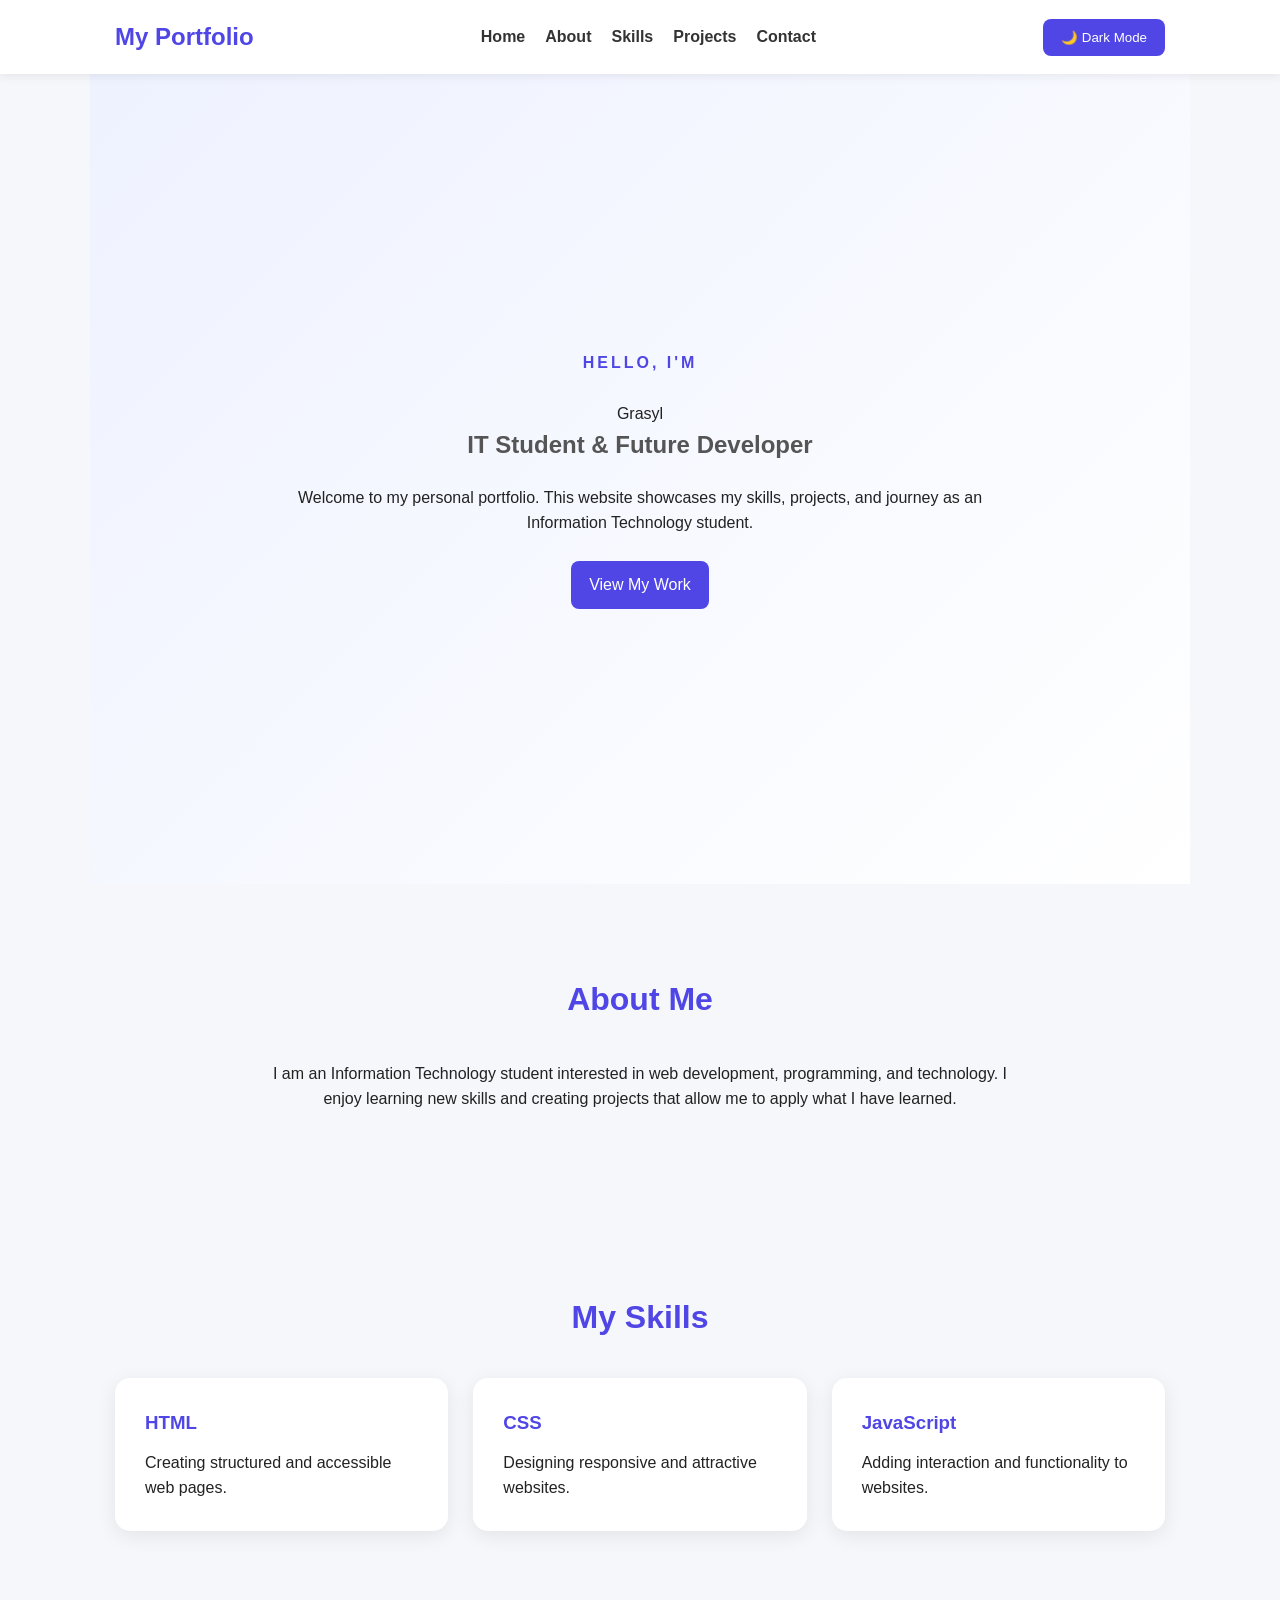
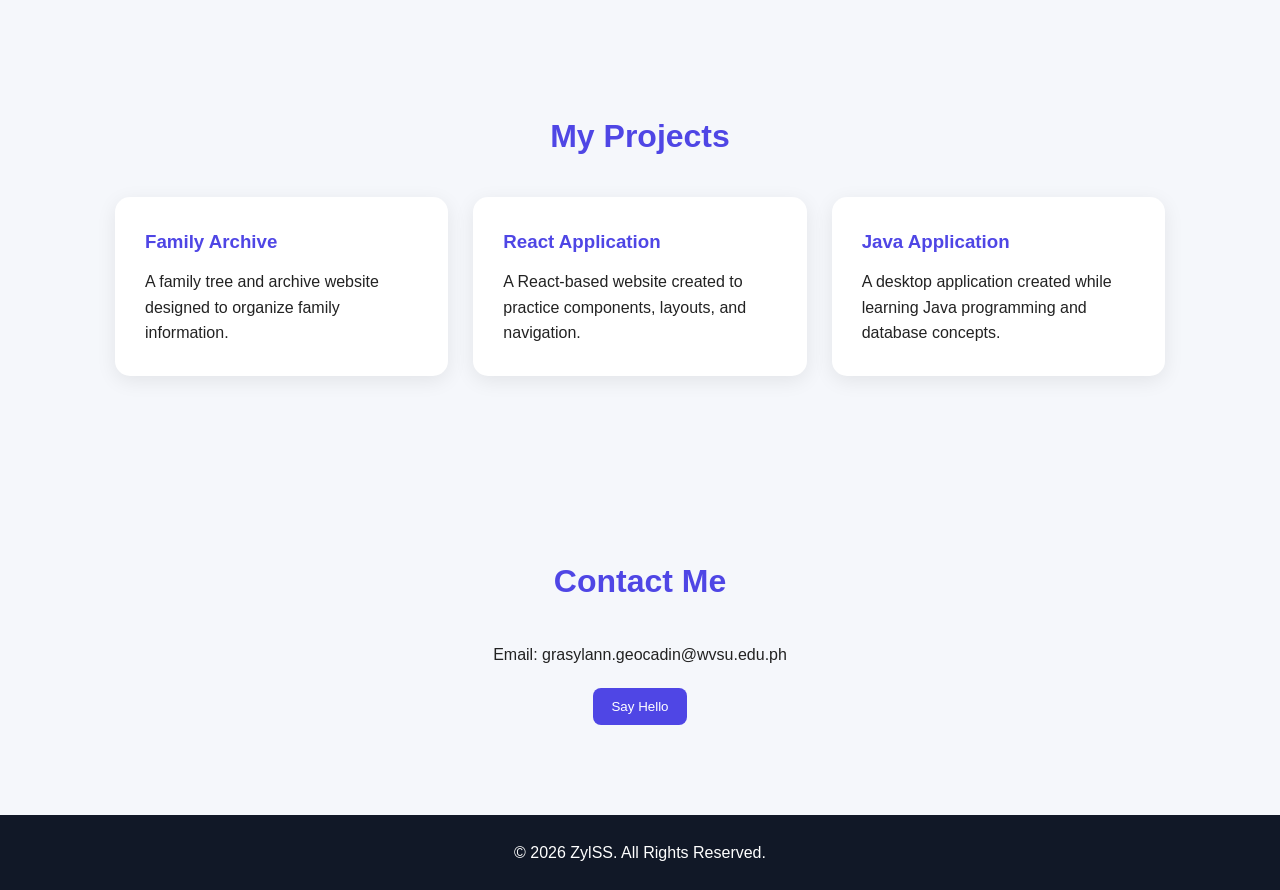
==== A/CS 2A/GEOCADIN_GRASYL_ANN/GEOCADIN-EXERCISE_1/index.html @ e9e6c8a1 "feat: add portfolio website" ====
<!DOCTYPE html>
<html lang="en">
<head>
    <meta charset="UTF-8">
    <meta name="viewport" content="width=device-width, initial-scale=1.0">
    <title>My Portfolio</title>
    <link rel="stylesheet" href="style.css">
</head>
<body>

    <header>
        <nav>
            <h2>My Portfolio</h2>

            <div class="nav-links">
                <a href="#home">Home</a>
                <a href="#about">About</a>
                <a href="#skills">Skills</a>
                <a href="#projects">Projects</a>
                <a href="#contact">Contact</a>
            </div>

            <button id="themeToggle">🌙 Dark Mode</button>
        </nav>
    </header>

    <main>

        <section id="home" class="hero">
            <div>
                <p class="intro">HELLO, I'M</p>
                <h1></h1>Grasyl</h1>
                <h2>IT Student & Future Developer</h2>
                <p>
                    Welcome to my personal portfolio. This website showcases
                    my skills, projects, and journey as an Information
                    Technology student.
                </p>

                <a href="#projects" class="button">View My Work</a>
            </div>
        </section>

        <section id="about">
            <h2>About Me</h2>
            <p>
                I am an Information Technology student interested in
                web development, programming, and technology. I enjoy
                learning new skills and creating projects that allow me
                to apply what I have learned.
            </p>
        </section>

        <section id="skills">
            <h2>My Skills</h2>

            <div class="cards">
                <div class="card">
                    <h3>HTML</h3>
                    <p>Creating structured and accessible web pages.</p>
                </div>

                <div class="card">
                    <h3>CSS</h3>
                    <p>Designing responsive and attractive websites.</p>
                </div>

                <div class="card">
                    <h3>JavaScript</h3>
                    <p>Adding interaction and functionality to websites.</p>
                </div>
            </div>
        </section>

        <section id="projects">
            <h2>My Projects</h2>

            <div class="cards">
                <div class="card">
                    <h3>Family Archive</h3>
                    <p>
                        A family tree and archive website designed to
                        organize family information.
                    </p>
                </div>

                <div class="card">
                    <h3>React Application</h3>
                    <p>
                        A React-based website created to practice
                        components, layouts, and navigation.
                    </p>
                </div>

                <div class="card">
                    <h3>Java Application</h3>
                    <p>
                        A desktop application created while learning
                        Java programming and database concepts.
                    </p>
                </div>
            </div>
        </section>

        <section id="contact">
            <h2>Contact Me</h2>
            <p>Email: grasylann.geocadin@wvsu.edu.ph</p>
            <button id="contactButton" class="button">Say Hello</button>
        </section>

    </main>

    <footer>
        <p>© <span id="year"></span> ZylSS. All Rights Reserved.</p>
    </footer>

    <script src="script.js"></script>
</body>
</html>
---- A/CS 2A/GEOCADIN_GRASYL_ANN/GEOCADIN-EXERCISE_1/style.css ----
* {
    margin: 0;
    padding: 0;
    box-sizing: border-box;
}

html {
    scroll-behavior: smooth;
}

body {
    font-family: Arial, sans-serif;
    background: #f5f7fb;
    color: #222;
    line-height: 1.6;
    transition: 0.3s;
}

header {
    position: sticky;
    top: 0;
    z-index: 100;
    background: white;
    box-shadow: 0 2px 10px rgba(0, 0, 0, 0.08);
}

nav {
    max-width: 1100px;
    margin: auto;
    padding: 18px 25px;
    display: flex;
    align-items: center;
    justify-content: space-between;
    gap: 20px;
}

nav h2 {
    color: #4f46e5;
}

.nav-links {
    display: flex;
    gap: 20px;
}

.nav-links a {
    text-decoration: none;
    color: #333;
    font-weight: bold;
}

.nav-links a:hover {
    color: #4f46e5;
}

button,
.button {
    border: none;
    background: #4f46e5;
    color: white;
    padding: 11px 18px;
    border-radius: 8px;
    cursor: pointer;
    text-decoration: none;
    display: inline-block;
}

button:hover,
.button:hover {
    opacity: 0.85;
}

.hero {
    min-height: 90vh;
    display: flex;
    align-items: center;
    justify-content: center;
    text-align: center;
    padding: 60px 25px;
    background: linear-gradient(135deg, #eef2ff, #ffffff);
}

.hero div {
    max-width: 750px;
}

.intro {
    color: #4f46e5;
    font-weight: bold;
    letter-spacing: 3px;
}

.hero h1 {
    font-size: 60px;
    margin: 10px 0;
}

.hero h2 {
    margin-bottom: 20px;
    color: #555;
}

.hero p {
    margin-bottom: 25px;
}

section {
    max-width: 1100px;
    margin: auto;
    padding: 90px 25px;
}

section > h2 {
    text-align: center;
    font-size: 32px;
    margin-bottom: 35px;
    color: #4f46e5;
}

section > p {
    max-width: 750px;
    margin: auto;
    text-align: center;
}

.cards {
    display: grid;
    grid-template-columns: repeat(3, 1fr);
    gap: 25px;
}

.card {
    background: white;
    padding: 30px;
    border-radius: 15px;
    box-shadow: 0 5px 20px rgba(0, 0, 0, 0.08);
}

.card h3 {
    margin-bottom: 12px;
    color: #4f46e5;
}

#contact {
    text-align: center;
}

#contact p {
    margin-bottom: 20px;
}

footer {
    text-align: center;
    padding: 25px;
    background: #111827;
    color: white;
}

body.dark {
    background: #111827;
    color: #f3f4f6;
}

body.dark header {
    background: #1f2937;
}

body.dark .nav-links a {
    color: #f3f4f6;
}

body.dark .hero {
    background: #1f2937;
}

body.dark .hero h2 {
    color: #d1d5db;
}

body.dark .card {
    background: #1f2937;
}

@media (max-width: 800px) {
    nav {
        flex-direction: column;
    }

    .nav-links {
        flex-wrap: wrap;
        justify-content: center;
    }

    .hero h1 {
        font-size: 42px;
    }

    .cards {
        grid-template-columns: 1fr;
    }
}
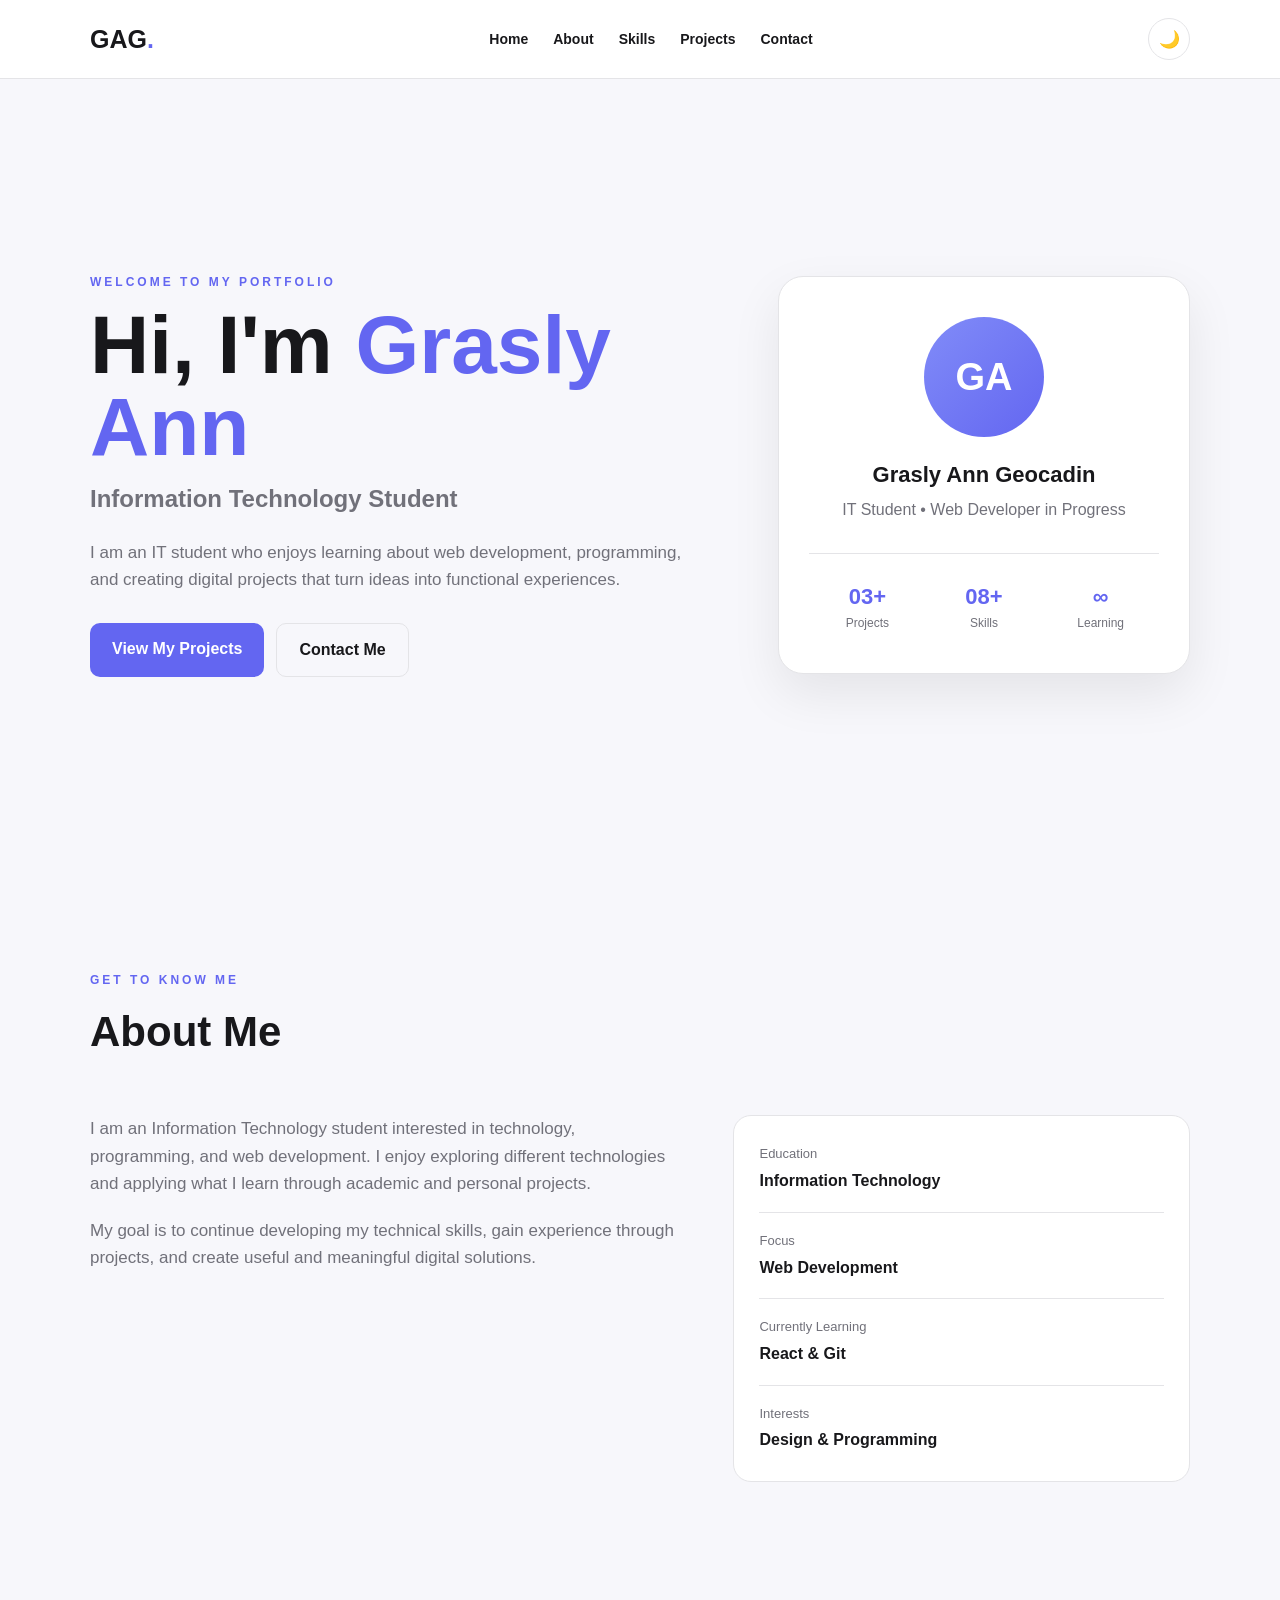
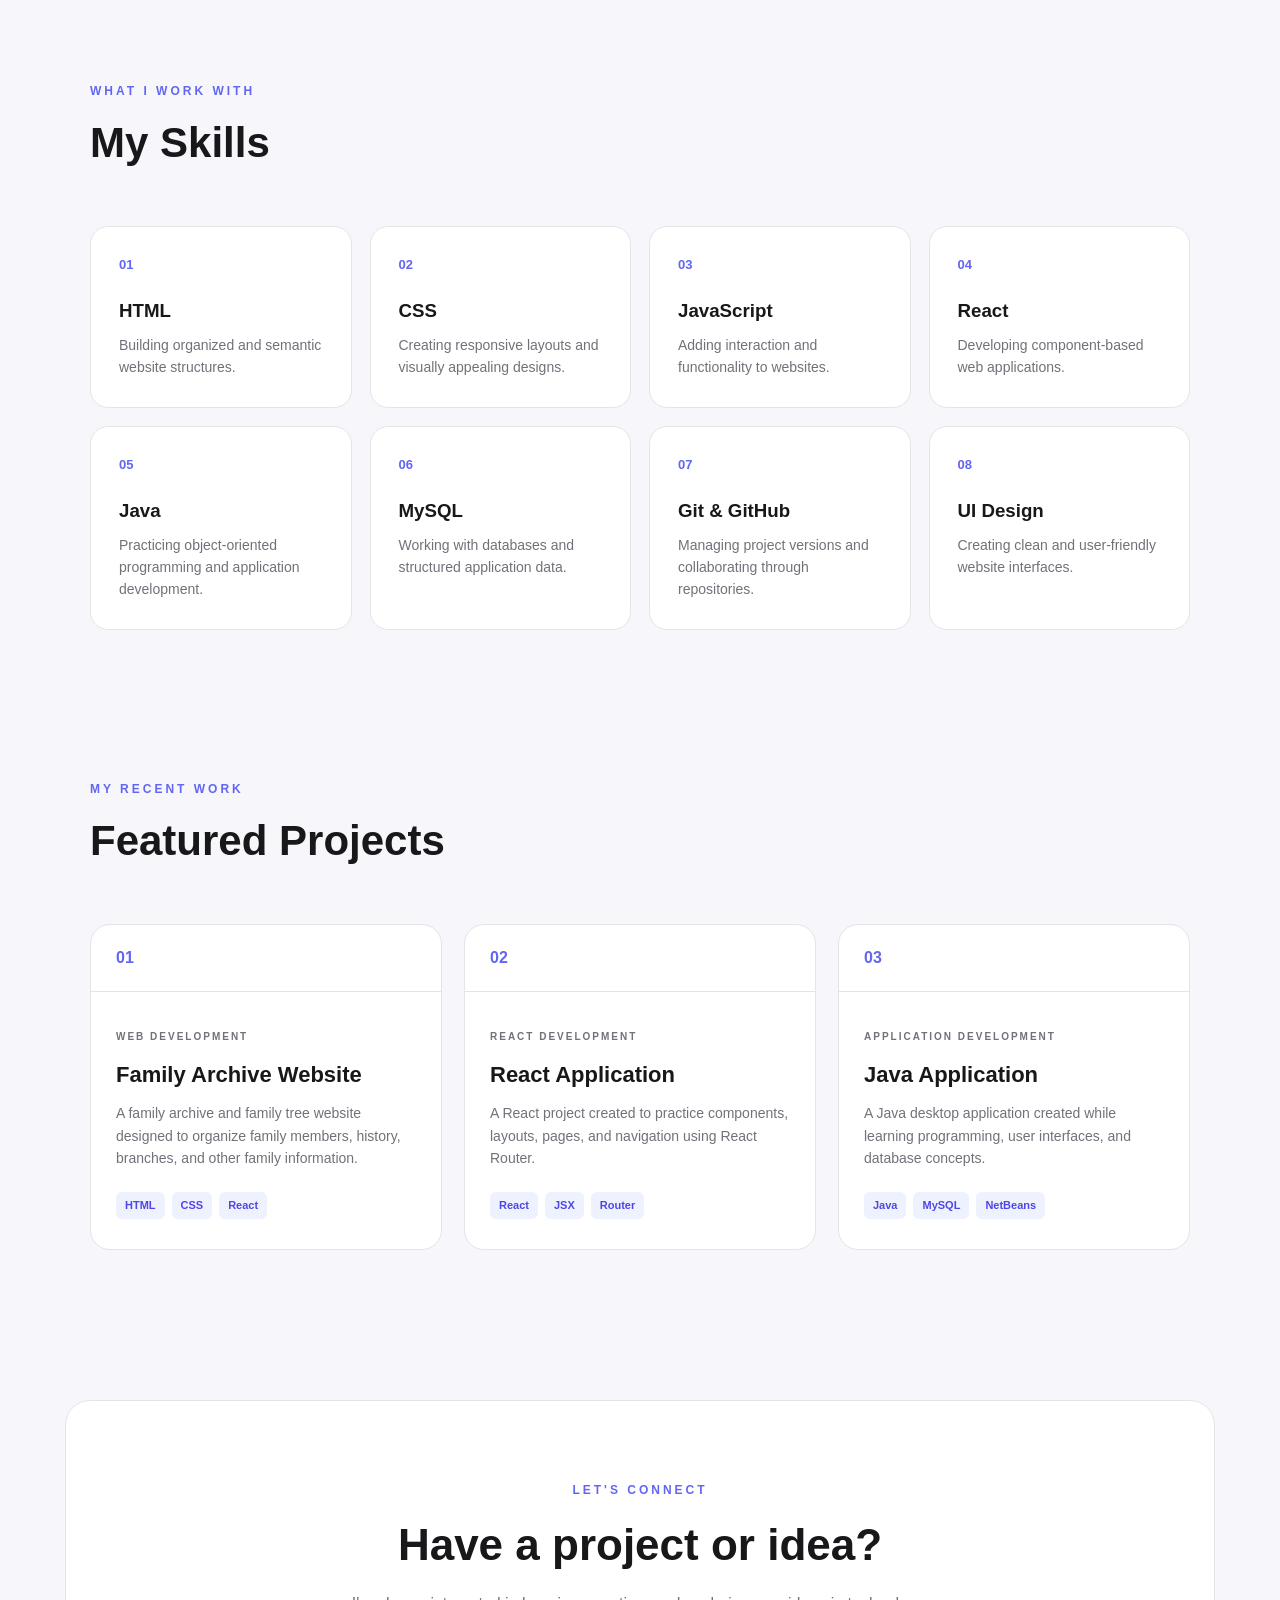
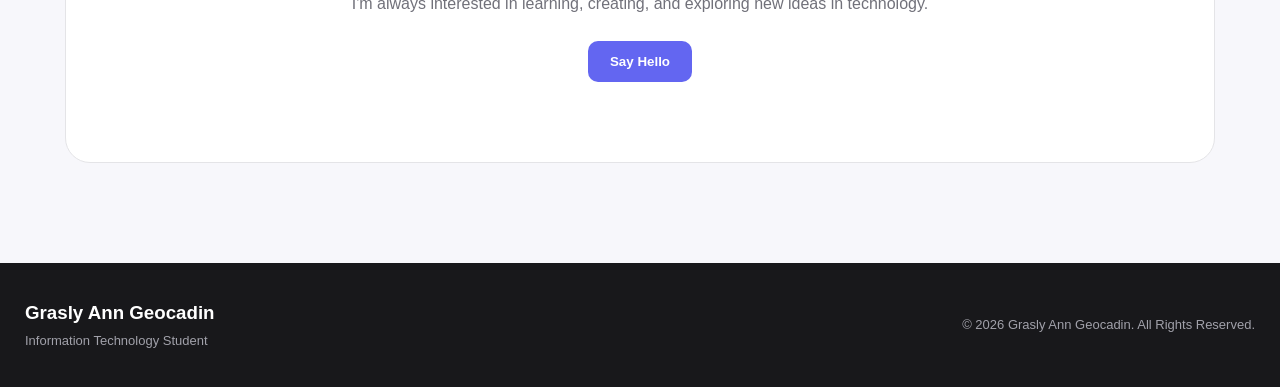
==== commit 52b03d2b: "Updated homepage design and styling" ====
--- a/A/CS 2A/GEOCADIN_GRASYL_ANN/GEOCADIN-EXERCISE_1/index.html
+++ b/A/CS 2A/GEOCADIN_GRASYL_ANN/GEOCADIN-EXERCISE_1/index.html
@@ -3,14 +3,14 @@
 <head>
     <meta charset="UTF-8">
     <meta name="viewport" content="width=device-width, initial-scale=1.0">
-    <title>My Portfolio</title>
+    <title>Grasly Ann Geocadin | Portfolio</title>
     <link rel="stylesheet" href="style.css">
 </head>
 <body>
 
     <header>
-        <nav>
-            <h2>My Portfolio</h2>
+        <nav class="navbar">
+            <a href="#home" class="logo">GAG<span>.</span></a>
 
             <div class="nav-links">
                 <a href="#home">Home</a>
@@ -20,100 +20,263 @@
                 <a href="#contact">Contact</a>
             </div>
 
-            <button id="themeToggle">🌙 Dark Mode</button>
+            <button id="themeToggle" class="theme-btn">🌙</button>
         </nav>
     </header>
 
     <main>
 
         <section id="home" class="hero">
-            <div>
-                <p class="intro">HELLO, I'M</p>
-                <h1></h1>Grasyl</h1>
-                <h2>IT Student & Future Developer</h2>
-                <p>
-                    Welcome to my personal portfolio. This website showcases
-                    my skills, projects, and journey as an Information
-                    Technology student.
+            <div class="hero-content">
+                <p class="eyebrow">WELCOME TO MY PORTFOLIO</p>
+
+                <h1>
+                    Hi, I'm <span>Grasly Ann</span>
+                </h1>
+
+                <h2>Information Technology Student</h2>
+
+                <p class="hero-text">
+                    I am an IT student who enjoys learning about web development,
+                    programming, and creating digital projects that turn ideas
+                    into functional experiences.
                 </p>
 
-                <a href="#projects" class="button">View My Work</a>
-            </div>
-        </section>
-
-        <section id="about">
-            <h2>About Me</h2>
-            <p>
-                I am an Information Technology student interested in
-                web development, programming, and technology. I enjoy
-                learning new skills and creating projects that allow me
-                to apply what I have learned.
-            </p>
-        </section>
-
-        <section id="skills">
-            <h2>My Skills</h2>
-
-            <div class="cards">
-                <div class="card">
+                <div class="hero-buttons">
+                    <a href="#projects" class="button">View My Projects</a>
+                    <a href="#contact" class="button secondary">Contact Me</a>
+                </div>
+            </div>
+
+            <div class="hero-card">
+                <div class="avatar">GA</div>
+                <h3>Grasly Ann Geocadin</h3>
+                <p>IT Student • Web Developer in Progress</p>
+
+                <div class="mini-stats">
+                    <div>
+                        <strong>03+</strong>
+                        <span>Projects</span>
+                    </div>
+
+                    <div>
+                        <strong>08+</strong>
+                        <span>Skills</span>
+                    </div>
+
+                    <div>
+                        <strong>∞</strong>
+                        <span>Learning</span>
+                    </div>
+                </div>
+            </div>
+        </section>
+
+
+        <section id="about" class="section">
+            <div class="section-heading">
+                <p>GET TO KNOW ME</p>
+                <h2>About Me</h2>
+            </div>
+
+            <div class="about-grid">
+                <div class="about-text">
+                    <p>
+                        I am an Information Technology student interested in
+                        technology, programming, and web development. I enjoy
+                        exploring different technologies and applying what I
+                        learn through academic and personal projects.
+                    </p>
+
+                    <p>
+                        My goal is to continue developing my technical skills,
+                        gain experience through projects, and create useful
+                        and meaningful digital solutions.
+                    </p>
+                </div>
+
+                <div class="info-card">
+                    <div class="info-item">
+                        <span>Education</span>
+                        <strong>Information Technology</strong>
+                    </div>
+
+                    <div class="info-item">
+                        <span>Focus</span>
+                        <strong>Web Development</strong>
+                    </div>
+
+                    <div class="info-item">
+                        <span>Currently Learning</span>
+                        <strong>React & Git</strong>
+                    </div>
+
+                    <div class="info-item">
+                        <span>Interests</span>
+                        <strong>Design & Programming</strong>
+                    </div>
+                </div>
+            </div>
+        </section>
+
+
+        <section id="skills" class="section">
+            <div class="section-heading">
+                <p>WHAT I WORK WITH</p>
+                <h2>My Skills</h2>
+            </div>
+
+            <div class="skills-grid">
+
+                <div class="skill-card">
+                    <div class="skill-icon">01</div>
                     <h3>HTML</h3>
-                    <p>Creating structured and accessible web pages.</p>
-                </div>
-
-                <div class="card">
+                    <p>Building organized and semantic website structures.</p>
+                </div>
+
+                <div class="skill-card">
+                    <div class="skill-icon">02</div>
                     <h3>CSS</h3>
-                    <p>Designing responsive and attractive websites.</p>
-                </div>
-
-                <div class="card">
+                    <p>Creating responsive layouts and visually appealing designs.</p>
+                </div>
+
+                <div class="skill-card">
+                    <div class="skill-icon">03</div>
                     <h3>JavaScript</h3>
                     <p>Adding interaction and functionality to websites.</p>
                 </div>
-            </div>
-        </section>
-
-        <section id="projects">
-            <h2>My Projects</h2>
-
-            <div class="cards">
-                <div class="card">
-                    <h3>Family Archive</h3>
-                    <p>
-                        A family tree and archive website designed to
-                        organize family information.
-                    </p>
-                </div>
-
-                <div class="card">
-                    <h3>React Application</h3>
-                    <p>
-                        A React-based website created to practice
-                        components, layouts, and navigation.
-                    </p>
-                </div>
-
-                <div class="card">
-                    <h3>Java Application</h3>
-                    <p>
-                        A desktop application created while learning
-                        Java programming and database concepts.
-                    </p>
-                </div>
-            </div>
-        </section>
-
-        <section id="contact">
-            <h2>Contact Me</h2>
-            <p>Email: grasylann.geocadin@wvsu.edu.ph</p>
-            <button id="contactButton" class="button">Say Hello</button>
+
+                <div class="skill-card">
+                    <div class="skill-icon">04</div>
+                    <h3>React</h3>
+                    <p>Developing component-based web applications.</p>
+                </div>
+
+                <div class="skill-card">
+                    <div class="skill-icon">05</div>
+                    <h3>Java</h3>
+                    <p>Practicing object-oriented programming and application development.</p>
+                </div>
+
+                <div class="skill-card">
+                    <div class="skill-icon">06</div>
+                    <h3>MySQL</h3>
+                    <p>Working with databases and structured application data.</p>
+                </div>
+
+                <div class="skill-card">
+                    <div class="skill-icon">07</div>
+                    <h3>Git & GitHub</h3>
+                    <p>Managing project versions and collaborating through repositories.</p>
+                </div>
+
+                <div class="skill-card">
+                    <div class="skill-icon">08</div>
+                    <h3>UI Design</h3>
+                    <p>Creating clean and user-friendly website interfaces.</p>
+                </div>
+
+            </div>
+        </section>
+
+
+        <section id="projects" class="section projects-section">
+            <div class="section-heading">
+                <p>MY RECENT WORK</p>
+                <h2>Featured Projects</h2>
+            </div>
+
+            <div class="projects-grid">
+
+                <article class="project-card">
+                    <div class="project-number">01</div>
+                    <div class="project-content">
+                        <span class="project-type">WEB DEVELOPMENT</span>
+                        <h3>Family Archive Website</h3>
+                        <p>
+                            A family archive and family tree website designed
+                            to organize family members, history, branches,
+                            and other family information.
+                        </p>
+
+                        <div class="tags">
+                            <span>HTML</span>
+                            <span>CSS</span>
+                            <span>React</span>
+                        </div>
+                    </div>
+                </article>
+
+                <article class="project-card">
+                    <div class="project-number">02</div>
+                    <div class="project-content">
+                        <span class="project-type">REACT DEVELOPMENT</span>
+                        <h3>React Application</h3>
+                        <p>
+                            A React project created to practice components,
+                            layouts, pages, and navigation using React Router.
+                        </p>
+
+                        <div class="tags">
+                            <span>React</span>
+                            <span>JSX</span>
+                            <span>Router</span>
+                        </div>
+                    </div>
+                </article>
+
+                <article class="project-card">
+                    <div class="project-number">03</div>
+                    <div class="project-content">
+                        <span class="project-type">APPLICATION DEVELOPMENT</span>
+                        <h3>Java Application</h3>
+                        <p>
+                            A Java desktop application created while learning
+                            programming, user interfaces, and database concepts.
+                        </p>
+
+                        <div class="tags">
+                            <span>Java</span>
+                            <span>MySQL</span>
+                            <span>NetBeans</span>
+                        </div>
+                    </div>
+                </article>
+
+            </div>
+        </section>
+
+
+        <section id="contact" class="contact-section">
+            <div class="contact-content">
+                <p class="eyebrow">LET'S CONNECT</p>
+                <h2>Have a project or idea?</h2>
+
+                <p>
+                    I'm always interested in learning, creating, and
+                    exploring new ideas in technology.
+                </p>
+
+                <button id="contactButton" class="button">
+                    Say Hello
+                </button>
+            </div>
         </section>
 
     </main>
 
+
     <footer>
-        <p>© <span id="year"></span> ZylSS. All Rights Reserved.</p>
+        <div>
+            <h3>Grasly Ann Geocadin</h3>
+            <p>Information Technology Student</p>
+        </div>
+
+        <p class="copyright">
+            © <span id="year"></span> Grasly Ann Geocadin. All Rights Reserved.
+        </p>
     </footer>
 
     <script src="script.js"></script>
 </body>
-</html> +</html>
--- a/A/CS 2A/GEOCADIN_GRASYL_ANN/GEOCADIN-EXERCISE_1/style.css
+++ b/A/CS 2A/GEOCADIN_GRASYL_ANN/GEOCADIN-EXERCISE_1/style.css
@@ -8,194 +8,493 @@
     scroll-behavior: smooth;
 }
 
+:root {
+    --bg: #f7f7fb;
+    --surface: #ffffff;
+    --text: #18181b;
+    --muted: #71717a;
+    --accent: #6366f1;
+    --accent-dark: #4f46e5;
+    --border: #e4e4e7;
+    --shadow: 0 20px 50px rgba(0, 0, 0, 0.08);
+}
+
 body {
     font-family: Arial, sans-serif;
-    background: #f5f7fb;
-    color: #222;
+    background: var(--bg);
+    color: var(--text);
     line-height: 1.6;
-    transition: 0.3s;
+    transition: background 0.3s, color 0.3s;
 }
 
 header {
     position: sticky;
     top: 0;
     z-index: 100;
-    background: white;
-    box-shadow: 0 2px 10px rgba(0, 0, 0, 0.08);
-}
-
-nav {
-    max-width: 1100px;
+    background: rgba(255, 255, 255, 0.92);
+    backdrop-filter: blur(12px);
+    border-bottom: 1px solid var(--border);
+}
+
+.navbar {
+    max-width: 1150px;
     margin: auto;
     padding: 18px 25px;
     display: flex;
     align-items: center;
     justify-content: space-between;
-    gap: 20px;
-}
-
-nav h2 {
-    color: #4f46e5;
+    gap: 25px;
+}
+
+.logo {
+    font-size: 25px;
+    font-weight: 800;
+    color: var(--text);
+    text-decoration: none;
+}
+
+.logo span {
+    color: var(--accent);
 }
 
 .nav-links {
     display: flex;
-    gap: 20px;
+    gap: 25px;
 }
 
 .nav-links a {
+    color: var(--text);
     text-decoration: none;
-    color: #333;
-    font-weight: bold;
+    font-size: 14px;
+    font-weight: 600;
 }
 
 .nav-links a:hover {
-    color: #4f46e5;
-}
-
-button,
+    color: var(--accent);
+}
+
+.theme-btn {
+    width: 42px;
+    height: 42px;
+    border: 1px solid var(--border);
+    border-radius: 50%;
+    background: var(--surface);
+    cursor: pointer;
+    font-size: 17px;
+}
+
+.hero {
+    min-height: 88vh;
+    max-width: 1150px;
+    margin: auto;
+    padding: 80px 25px;
+    display: grid;
+    grid-template-columns: 1.5fr 1fr;
+    align-items: center;
+    gap: 70px;
+}
+
+.eyebrow,
+.section-heading p {
+    color: var(--accent);
+    font-size: 12px;
+    font-weight: 800;
+    letter-spacing: 3px;
+}
+
+.hero h1 {
+    margin: 12px 0;
+    font-size: clamp(48px, 7vw, 82px);
+    line-height: 1;
+}
+
+.hero h1 span {
+    color: var(--accent);
+}
+
+.hero h2 {
+    color: var(--muted);
+    font-size: 24px;
+    margin-bottom: 20px;
+}
+
+.hero-text {
+    max-width: 650px;
+    color: var(--muted);
+    font-size: 17px;
+    margin-bottom: 30px;
+}
+
+.hero-buttons {
+    display: flex;
+    gap: 12px;
+    flex-wrap: wrap;
+}
+
 .button {
-    border: none;
-    background: #4f46e5;
+    display: inline-block;
+    border: 0;
+    border-radius: 10px;
+    padding: 13px 22px;
+    background: var(--accent);
     color: white;
-    padding: 11px 18px;
-    border-radius: 8px;
+    text-decoration: none;
+    font-weight: 700;
     cursor: pointer;
-    text-decoration: none;
-    display: inline-block;
-}
-
-button:hover,
+}
+
 .button:hover {
-    opacity: 0.85;
-}
-
-.hero {
-    min-height: 90vh;
+    background: var(--accent-dark);
+}
+
+.button.secondary {
+    background: transparent;
+    color: var(--text);
+    border: 1px solid var(--border);
+}
+
+.hero-card {
+    padding: 40px 30px;
+    text-align: center;
+    background: var(--surface);
+    border: 1px solid var(--border);
+    border-radius: 25px;
+    box-shadow: var(--shadow);
+}
+
+.avatar {
+    width: 120px;
+    height: 120px;
+    margin: 0 auto 20px;
+    border-radius: 50%;
     display: flex;
     align-items: center;
     justify-content: center;
-    text-align: center;
-    padding: 60px 25px;
-    background: linear-gradient(135deg, #eef2ff, #ffffff);
-}
-
-.hero div {
-    max-width: 750px;
-}
-
-.intro {
-    color: #4f46e5;
-    font-weight: bold;
-    letter-spacing: 3px;
-}
-
-.hero h1 {
-    font-size: 60px;
-    margin: 10px 0;
-}
-
-.hero h2 {
-    margin-bottom: 20px;
-    color: #555;
-}
-
-.hero p {
-    margin-bottom: 25px;
-}
-
-section {
-    max-width: 1100px;
-    margin: auto;
-    padding: 90px 25px;
-}
-
-section > h2 {
-    text-align: center;
-    font-size: 32px;
-    margin-bottom: 35px;
-    color: #4f46e5;
-}
-
-section > p {
-    max-width: 750px;
-    margin: auto;
-    text-align: center;
-}
-
-.cards {
+    background: linear-gradient(135deg, #818cf8, #6366f1);
+    color: white;
+    font-size: 38px;
+    font-weight: 800;
+}
+
+.hero-card h3 {
+    font-size: 22px;
+    margin-bottom: 5px;
+}
+
+.hero-card > p {
+    color: var(--muted);
+}
+
+.mini-stats {
     display: grid;
     grid-template-columns: repeat(3, 1fr);
-    gap: 25px;
-}
-
-.card {
-    background: white;
-    padding: 30px;
-    border-radius: 15px;
-    box-shadow: 0 5px 20px rgba(0, 0, 0, 0.08);
-}
-
-.card h3 {
-    margin-bottom: 12px;
-    color: #4f46e5;
-}
-
-#contact {
+    margin-top: 30px;
+    border-top: 1px solid var(--border);
+    padding-top: 25px;
+}
+
+.mini-stats div {
+    display: flex;
+    flex-direction: column;
+}
+
+.mini-stats strong {
+    font-size: 22px;
+    color: var(--accent);
+}
+
+.mini-stats span {
+    color: var(--muted);
+    font-size: 12px;
+}
+
+.section {
+    max-width: 1150px;
+    margin: auto;
+    padding: 100px 25px;
+}
+
+.section-heading {
+    margin-bottom: 50px;
+}
+
+.section-heading h2 {
+    font-size: 42px;
+    margin-top: 8px;
+}
+
+.about-grid {
+    display: grid;
+    grid-template-columns: 1.3fr 1fr;
+    gap: 50px;
+    align-items: start;
+}
+
+.about-text p {
+    color: var(--muted);
+    font-size: 17px;
+    margin-bottom: 20px;
+}
+
+.info-card {
+    background: var(--surface);
+    border: 1px solid var(--border);
+    border-radius: 18px;
+    padding: 10px 25px;
+}
+
+.info-item {
+    padding: 18px 0;
+    border-bottom: 1px solid var(--border);
+    display: flex;
+    flex-direction: column;
+}
+
+.info-item:last-child {
+    border-bottom: none;
+}
+
+.info-item span {
+    color: var(--muted);
+    font-size: 13px;
+}
+
+.info-item strong {
+    margin-top: 3px;
+}
+
+.skills-grid {
+    display: grid;
+    grid-template-columns: repeat(4, 1fr);
+    gap: 18px;
+}
+
+.skill-card {
+    padding: 28px;
+    background: var(--surface);
+    border: 1px solid var(--border);
+    border-radius: 18px;
+    transition: transform 0.25s, box-shadow 0.25s;
+}
+
+.skill-card:hover {
+    transform: translateY(-6px);
+    box-shadow: var(--shadow);
+}
+
+.skill-icon {
+    color: var(--accent);
+    font-weight: 800;
+    font-size: 13px;
+    margin-bottom: 20px;
+}
+
+.skill-card h3 {
+    margin-bottom: 8px;
+}
+
+.skill-card p {
+    color: var(--muted);
+    font-size: 14px;
+}
+
+.projects-section {
+    padding-top: 50px;
+}
+
+.projects-grid {
+    display: grid;
+    grid-template-columns: repeat(3, 1fr);
+    gap: 22px;
+}
+
+.project-card {
+    background: var(--surface);
+    border: 1px solid var(--border);
+    border-radius: 20px;
+    overflow: hidden;
+    transition: transform 0.25s, box-shadow 0.25s;
+}
+
+.project-card:hover {
+    transform: translateY(-6px);
+    box-shadow: var(--shadow);
+}
+
+.project-number {
+    padding: 20px 25px;
+    color: var(--accent);
+    font-weight: 800;
+    border-bottom: 1px solid var(--border);
+}
+
+.project-content {
+    padding: 30px 25px;
+}
+
+.project-type {
+    color: var(--muted);
+    font-size: 10px;
+    font-weight: 800;
+    letter-spacing: 2px;
+}
+
+.project-content h3 {
+    font-size: 22px;
+    margin: 10px 0;
+}
+
+.project-content p {
+    color: var(--muted);
+    font-size: 14px;
+    margin-bottom: 22px;
+}
+
+.tags {
+    display: flex;
+    flex-wrap: wrap;
+    gap: 7px;
+}
+
+.tags span {
+    background: #eef2ff;
+    color: var(--accent-dark);
+    padding: 5px 9px;
+    border-radius: 6px;
+    font-size: 11px;
+    font-weight: 700;
+}
+
+.contact-section {
+    max-width: 1150px;
+    margin: 50px auto 100px;
+    padding: 80px 30px;
     text-align: center;
-}
-
-#contact p {
-    margin-bottom: 20px;
+    background: var(--surface);
+    border: 1px solid var(--border);
+    border-radius: 25px;
+}
+
+.contact-content {
+    max-width: 650px;
+    margin: auto;
+}
+
+.contact-section h2 {
+    font-size: 44px;
+    margin: 10px 0;
+}
+
+.contact-section p:not(.eyebrow) {
+    color: var(--muted);
+    margin-bottom: 25px;
 }
 
 footer {
-    text-align: center;
-    padding: 25px;
-    background: #111827;
+    padding: 35px 25px;
+    background: #18181b;
     color: white;
+    display: flex;
+    justify-content: space-between;
+    align-items: center;
+    gap: 20px;
+}
+
+footer h3 {
+    margin-bottom: 3px;
+}
+
+footer p {
+    color: #a1a1aa;
+    font-size: 13px;
+}
+
+.copyright {
+    text-align: right;
 }
 
 body.dark {
-    background: #111827;
-    color: #f3f4f6;
+    --bg: #09090b;
+    --surface: #18181b;
+    --text: #f4f4f5;
+    --muted: #a1a1aa;
+    --border: #27272a;
+    --shadow: 0 20px 50px rgba(0, 0, 0, 0.3);
 }
 
 body.dark header {
-    background: #1f2937;
-}
-
-body.dark .nav-links a {
-    color: #f3f4f6;
-}
-
-body.dark .hero {
-    background: #1f2937;
-}
-
-body.dark .hero h2 {
-    color: #d1d5db;
-}
-
-body.dark .card {
-    background: #1f2937;
-}
-
-@media (max-width: 800px) {
-    nav {
-        flex-direction: column;
-    }
-
-    .nav-links {
+    background: rgba(9, 9, 11, 0.92);
+}
+
+body.dark .tags span {
+    background: #27272a;
+    color: #a5b4fc;
+}
+
+@media (max-width: 950px) {
+    .hero {
+        grid-template-columns: 1fr;
+        text-align: center;
+    }
+
+    .hero-text {
+        margin-left: auto;
+        margin-right: auto;
+    }
+
+    .hero-buttons {
+        justify-content: center;
+    }
+
+    .skills-grid {
+        grid-template-columns: repeat(2, 1fr);
+    }
+
+    .projects-grid {
+        grid-template-columns: 1fr;
+    }
+}
+
+@media (max-width: 700px) {
+    .navbar {
         flex-wrap: wrap;
         justify-content: center;
     }
 
-    .hero h1 {
-        font-size: 42px;
-    }
-
-    .cards {
+    .nav-links {
+        order: 3;
+        width: 100%;
+        justify-content: center;
+        flex-wrap: wrap;
+        gap: 15px;
+    }
+
+    .hero {
+        padding-top: 60px;
+    }
+
+    .about-grid {
         grid-template-columns: 1fr;
     }
+
+    .skills-grid {
+        grid-template-columns: 1fr;
+    }
+
+    .section-heading h2 {
+        font-size: 34px;
+    }
+
+    .contact-section h2 {
+        font-size: 34px;
+    }
+
+    footer {
+        flex-direction: column;
+        text-align: center;
+    }
+
+    .copyright {
+        text-align: center;
+    }
 }
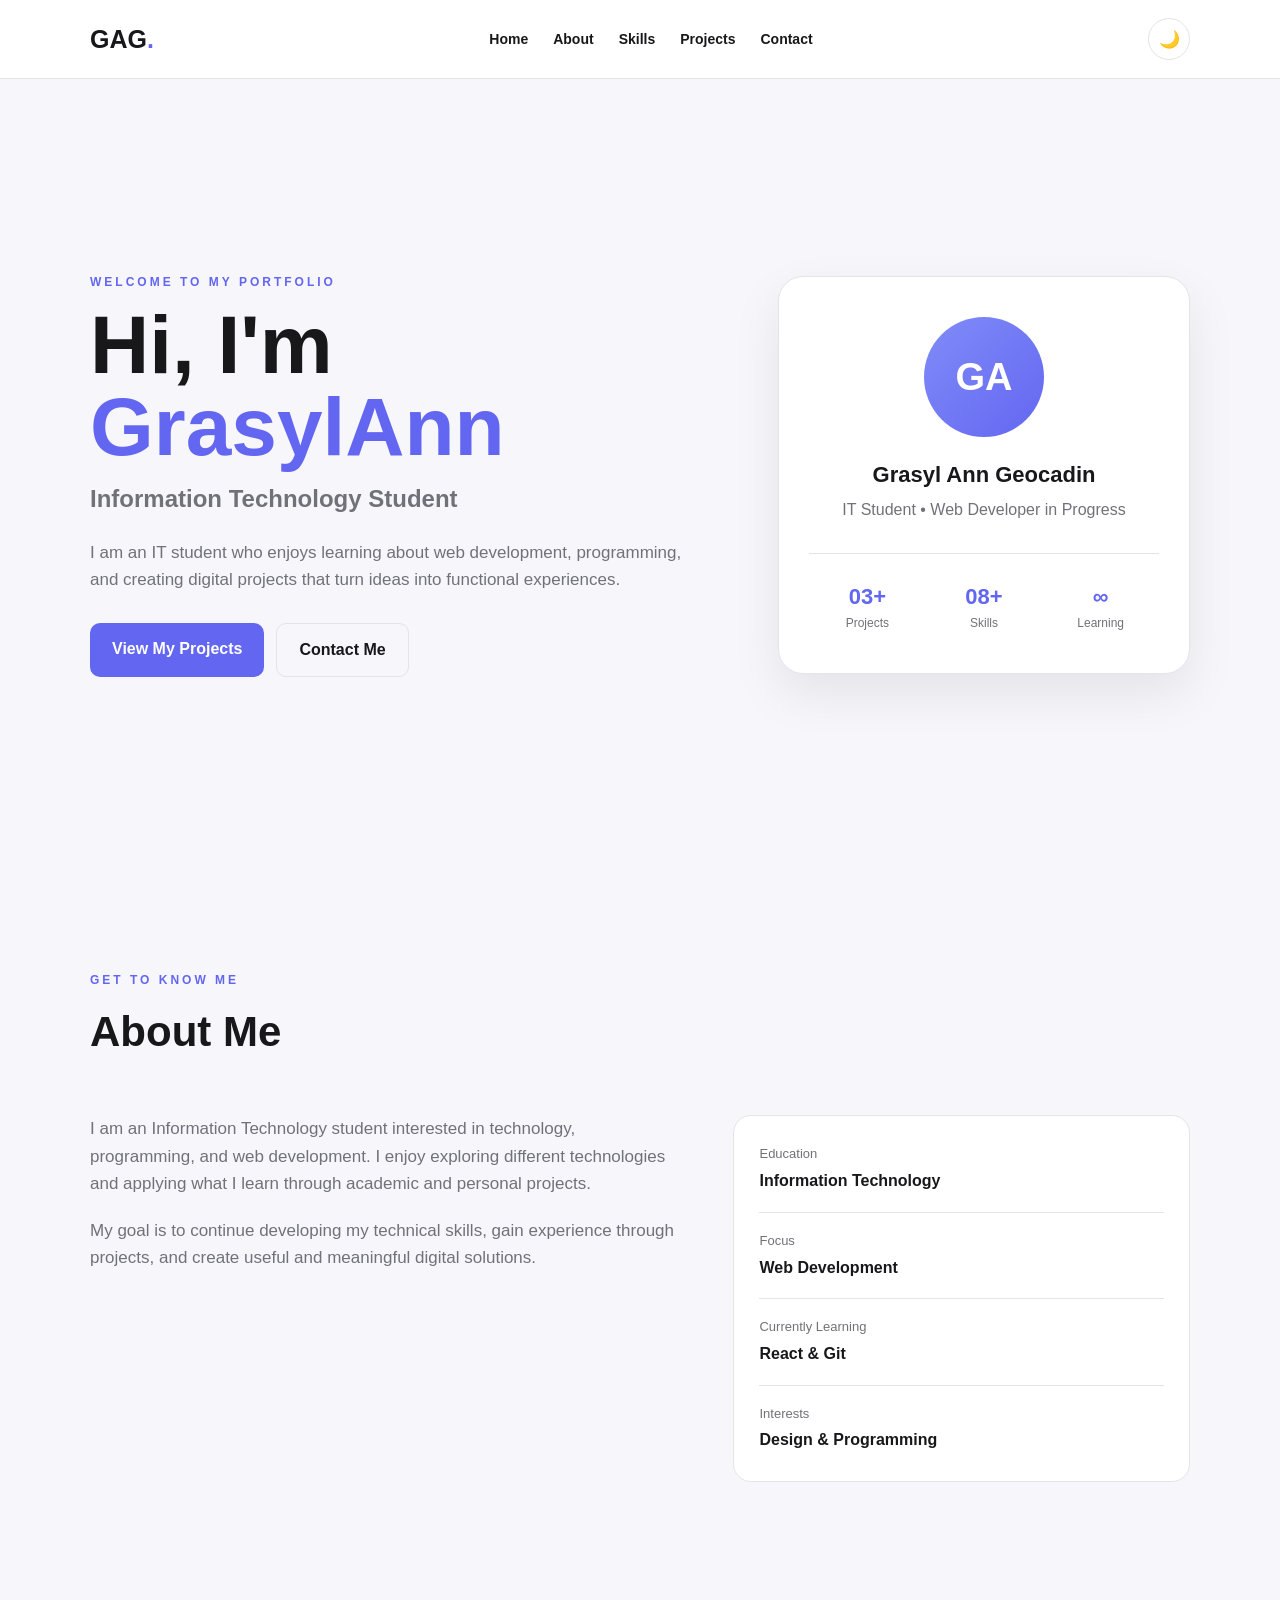
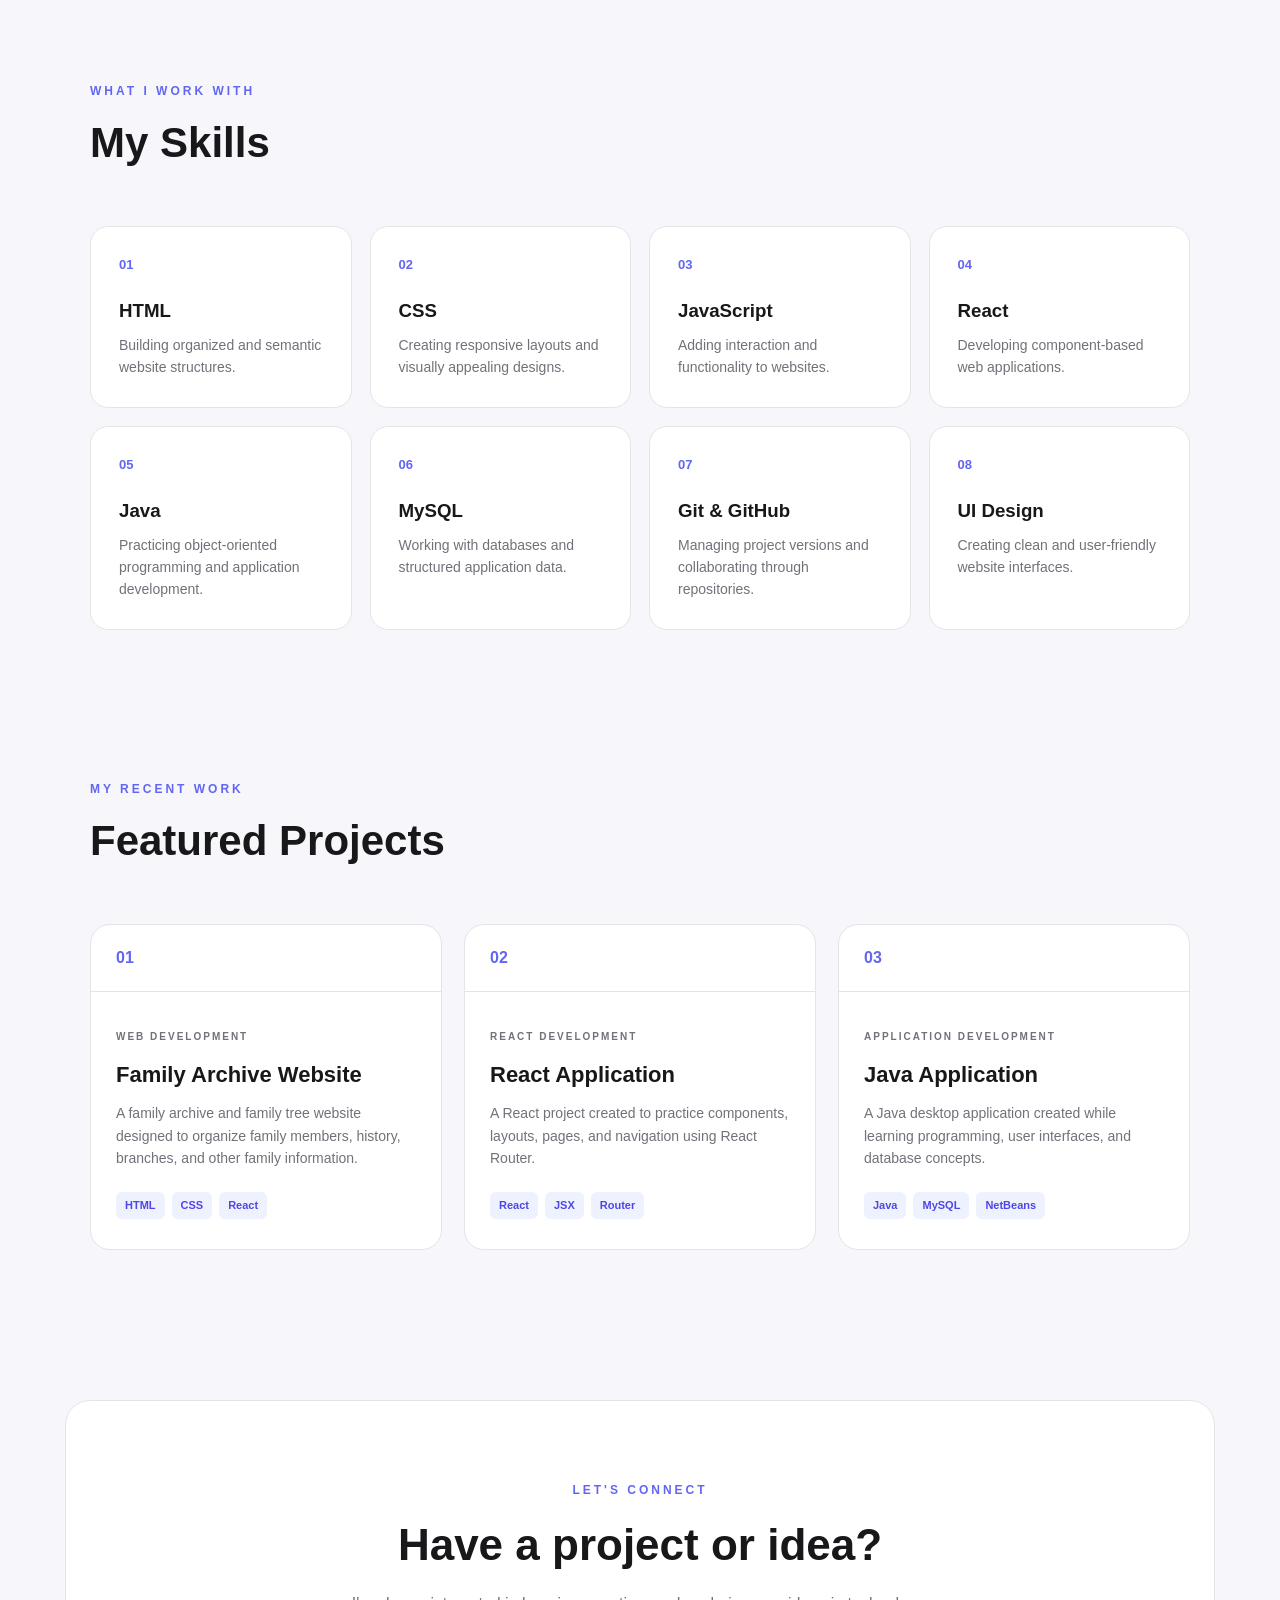
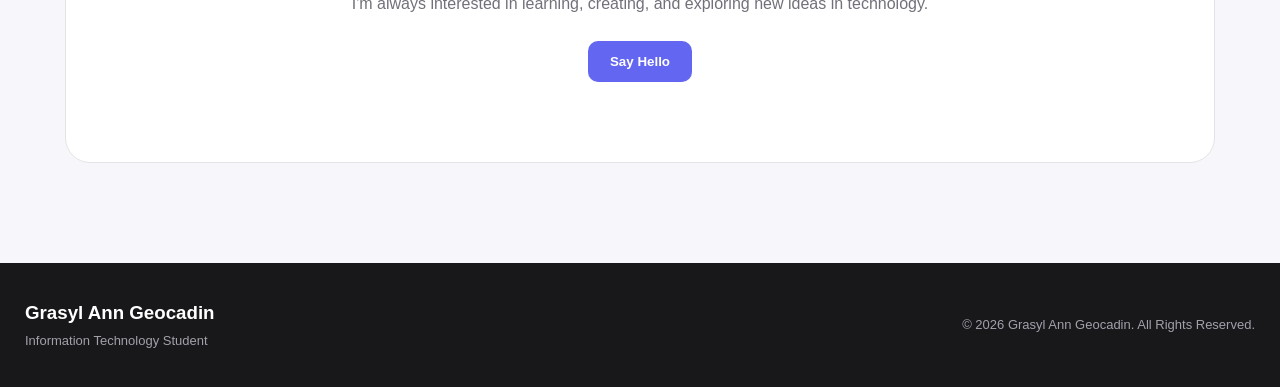
==== commit ea5d20b5: "Update spellings" ====
--- a/A/CS 2A/GEOCADIN_GRASYL_ANN/GEOCADIN-EXERCISE_1/index.html
+++ b/A/CS 2A/GEOCADIN_GRASYL_ANN/GEOCADIN-EXERCISE_1/index.html
@@ -3,7 +3,7 @@
 <head>
     <meta charset="UTF-8">
     <meta name="viewport" content="width=device-width, initial-scale=1.0">
-    <title>Grasly Ann Geocadin | Portfolio</title>
+    <title>Grasyl Ann Geocadin | Portfolio</title>
     <link rel="stylesheet" href="style.css">
 </head>
 <body>
@@ -31,7 +31,7 @@
                 <p class="eyebrow">WELCOME TO MY PORTFOLIO</p>
 
                 <h1>
-                    Hi, I'm <span>Grasly Ann</span>
+                    Hi, I'm <span>GrasylAnn</span>
                 </h1>
 
                 <h2>Information Technology Student</h2>
@@ -50,7 +50,7 @@
 
             <div class="hero-card">
                 <div class="avatar">GA</div>
-                <h3>Grasly Ann Geocadin</h3>
+                <h3>Grasyl Ann Geocadin</h3>
                 <p>IT Student • Web Developer in Progress</p>
 
                 <div class="mini-stats">
@@ -268,12 +268,12 @@
 
     <footer>
         <div>
-            <h3>Grasly Ann Geocadin</h3>
+            <h3>Grasyl Ann Geocadin</h3>
             <p>Information Technology Student</p>
         </div>
 
         <p class="copyright">
-            © <span id="year"></span> Grasly Ann Geocadin. All Rights Reserved.
+            © <span id="year"></span> Grasyl Ann Geocadin. All Rights Reserved.
         </p>
     </footer>
 
